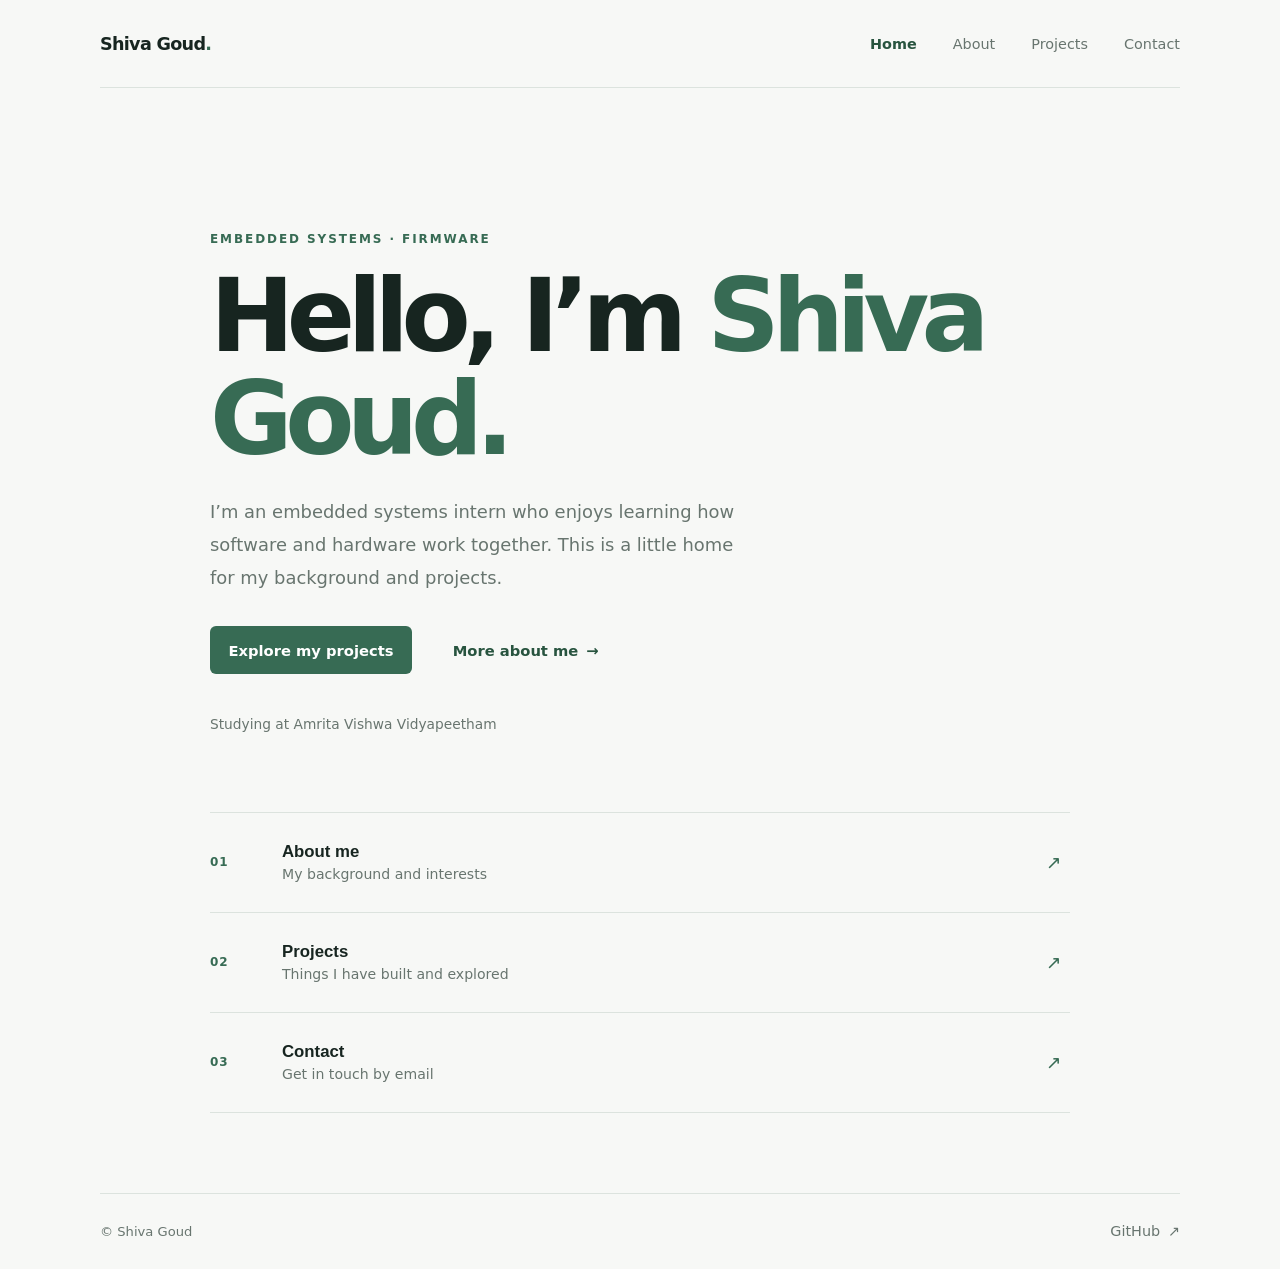
==== index.html @ dbd565c9 "Add files via upload" ====
<!doctype html>
<html lang="en">
<head>
  <meta charset="utf-8">
  <meta name="viewport" content="width=device-width, initial-scale=1">
  <meta name="description" content="The personal website of Shiva Goud, an embedded systems intern interested in embedded systems and firmware.">
  <title>Shiva Goud | Home</title>
  <link rel="stylesheet" href="assets/styles.css">
</head>
<body>
  <header class="site-header">
    <a class="brand" href="index.html" aria-label="Shiva Goud home">Shiva Goud<span>.</span></a>
    <nav aria-label="Main navigation">
      <a href="index.html" aria-current="page">Home</a>
      <a href="about.html">About</a>
      <a href="projects.html">Projects</a>
      <a href="contact.html">Contact</a>
    </nav>
  </header>

  <main>
    <section class="hero">
      <p class="eyebrow">Embedded systems · Firmware</p>
      <h1>Hello, I’m <span>Shiva Goud.</span></h1>
      <p class="hero-copy">I’m an embedded systems intern who enjoys learning how software and hardware work together. This is a little home for my background and projects.</p>
      <div class="actions">
        <a class="button button-primary" href="projects.html">Explore my projects</a>
        <a class="button button-quiet" href="about.html">More about me <span aria-hidden="true">→</span></a>
      </div>
      <p class="location-note">Studying at Amrita Vishwa Vidyapeetham</p>
    </section>

    <section class="home-links" aria-label="Explore the website">
      <a class="link-card" href="about.html">
        <span class="card-number">01</span>
        <span><strong>About me</strong><small>My background and interests</small></span>
        <span class="card-arrow" aria-hidden="true">↗</span>
      </a>
      <a class="link-card" href="projects.html">
        <span class="card-number">02</span>
        <span><strong>Projects</strong><small>Things I have built and explored</small></span>
        <span class="card-arrow" aria-hidden="true">↗</span>
      </a>
      <a class="link-card" href="contact.html">
        <span class="card-number">03</span>
        <span><strong>Contact</strong><small>Get in touch by email</small></span>
        <span class="card-arrow" aria-hidden="true">↗</span>
      </a>
    </section>
  </main>

  <footer class="site-footer">
    <span>© Shiva Goud</span>
    <a href="https://github.com/shivaninja" target="_blank" rel="noopener noreferrer">GitHub <span aria-hidden="true">↗</span></a>
  </footer>
</body>
</html>
---- assets/styles.css ----
:root {
  color-scheme: light;
  --paper: #f7f8f6;
  --ink: #172520;
  --muted: #68756f;
  --line: #dce3de;
  --green: #376b54;
  --green-dark: #28543f;
  --soft-green: #e8efe9;
  font-family: system-ui, -apple-system, BlinkMacSystemFont, 'Segoe UI', sans-serif;
  font-synthesis: none;
  text-rendering: optimizeLegibility;
}

* { box-sizing: border-box; }

body {
  min-height: 100vh;
  margin: 0;
  display: flex;
  flex-direction: column;
  background: var(--paper);
  color: var(--ink);
}

a { color: inherit; }

.site-header, .site-footer {
  width: min(100% - 3rem, 1080px);
  margin-inline: auto;
  display: flex;
  align-items: center;
  justify-content: space-between;
}

.site-header {
  min-height: 88px;
  border-bottom: 1px solid var(--line);
}

.brand {
  color: var(--ink);
  font-family: system-ui, -apple-system, BlinkMacSystemFont, 'Segoe UI', sans-serif;
  font-size: 1.1rem;
  font-weight: 800;
  letter-spacing: -.04em;
  text-decoration: none;
}

.brand span { color: var(--green); }

nav { display: flex; gap: clamp(1rem, 3vw, 2.25rem); }

nav a, .site-footer a {
  color: var(--muted);
  font-size: .9rem;
  text-decoration: none;
  transition: color .18s ease;
}

nav a:hover, nav a[aria-current="page"], .site-footer a:hover { color: var(--green-dark); }
nav a[aria-current="page"] { font-weight: 700; }

main { flex: 1; }

.hero, .home-links, .page-main {
  width: min(100% - 3rem, 860px);
  margin-inline: auto;
}

.hero { padding: clamp(5.5rem, 13vw, 9rem) 0 5rem; }

.eyebrow {
  margin: 0 0 1.2rem;
  color: var(--green);
  font-size: .75rem;
  font-weight: 700;
  letter-spacing: .16em;
  text-transform: uppercase;
}

h1, h2, h3, p { margin-top: 0; }

h1 {
  max-width: 800px;
  margin-bottom: 1.5rem;
  font-family: system-ui, -apple-system, BlinkMacSystemFont, 'Segoe UI', sans-serif;
  font-size: clamp(3rem, 9vw, 6.3rem);
  font-weight: 600;
  letter-spacing: -.075em;
  line-height: 1.02;
}

h1 span { color: var(--green); }

.hero-copy, .page-copy {
  max-width: 600px;
  color: var(--muted);
  font-size: 1.12rem;
  line-height: 1.85;
}

.hero-copy { max-width: 550px; margin-bottom: 2rem; }
.actions { display: flex; flex-wrap: wrap; align-items: center; gap: .9rem 1.4rem; }

.button {
  min-height: 48px;
  padding: .8rem 1.15rem;
  display: inline-flex;
  align-items: center;
  justify-content: center;
  border-radius: 6px;
  font-size: .92rem;
  font-weight: 600;
  text-decoration: none;
  transition: background .18s ease, color .18s ease, transform .18s ease;
}

.button:hover { transform: translateY(-2px); }
.button-primary { background: var(--green); color: white; }
.button-primary:hover { background: var(--green-dark); }
.button-quiet { color: var(--green-dark); }
.button-quiet:hover { background: var(--soft-green); }
.button-quiet span { margin-left: .5rem; }

.location-note { margin: 2.6rem 0 0; color: var(--muted); font-size: .86rem; }
.home-links { margin-bottom: 5rem; border-top: 1px solid var(--line); }

.link-card {
  min-height: 100px;
  display: grid;
  grid-template-columns: 56px 1fr 24px;
  align-items: center;
  gap: 1rem;
  border-bottom: 1px solid var(--line);
  text-decoration: none;
  transition: padding .2s ease, background .2s ease;
}

.link-card:hover { padding-inline: .75rem; background: var(--soft-green); }
.card-number { color: var(--green); font-size: .75rem; font-weight: 700; letter-spacing: .08em; }
.link-card strong, .feature-link strong { display: block; font-family: 'Manrope', sans-serif; font-size: 1.05rem; }
.link-card small, .feature-link small { display: block; margin-top: .25rem; color: var(--muted); font-size: .88rem; }
.card-arrow { color: var(--green); font-size: 1.15rem; }

.page-main { max-width: 760px; padding: clamp(4rem, 10vw, 7rem) 0 6rem; }
.page-main h1 { margin-bottom: 2rem; font-size: clamp(3rem, 8vw, 5rem); }
.page-copy { max-width: 650px; }
.page-copy .lead { color: var(--ink); font-family: system-ui, -apple-system, BlinkMacSystemFont, 'Segoe UI', sans-serif; font-size: 1.35rem; font-weight: 600; line-height: 1.5; }
.page-copy p:last-child { margin-bottom: 0; }

.detail-block { margin-top: 3rem; padding-top: 1.5rem; border-top: 1px solid var(--line); }
.detail-block h2 { margin-bottom: 1.2rem; font-family: system-ui, -apple-system, BlinkMacSystemFont, 'Segoe UI', sans-serif; font-size: 1.05rem; }
.detail-list { margin: 0; padding: 0; list-style: none; }
.detail-list li { display: flex; justify-content: space-between; gap: 1rem; padding: .9rem 0; border-top: 1px solid var(--line); font-size: .92rem; }
.detail-list li span { color: var(--muted); }
.detail-list li strong { text-align: right; font-weight: 600; }

.source-note { margin-top: 2.5rem; color: var(--muted); font-size: .9rem; }
.source-note a { color: var(--green-dark); font-weight: 600; text-decoration-thickness: 1px; text-underline-offset: 3px; }
.feature-link {
  max-width: 600px;
  min-height: 104px;
  margin-top: 2rem;
  padding: 1.2rem 1.4rem;
  display: grid;
  grid-template-columns: 42px 1fr 24px;
  align-items: center;
  gap: 1rem;
  border: 1px solid var(--line);
  border-radius: 8px;
  background: white;
  text-decoration: none;
  transition: border-color .2s ease, transform .2s ease;
}

.feature-link:hover { transform: translateY(-2px); border-color: var(--green); }
.feature-icon { width: 40px; height: 40px; display: grid; place-items: center; border-radius: 50%; background: var(--soft-green); color: var(--green-dark); font-size: 1.3rem; }
.contact-main { padding-top: clamp(5rem, 14vw, 10rem); }
.email-link { display: inline-block; margin-top: 2rem; color: var(--green-dark); font-family: system-ui, -apple-system, BlinkMacSystemFont, 'Segoe UI', sans-serif; font-size: clamp(1.1rem, 4vw, 1.6rem); font-weight: 700; text-decoration-thickness: 1px; text-underline-offset: 6px; overflow-wrap: anywhere; }
.email-link span { margin-left: .35rem; font-size: .9em; }

.site-footer { min-height: 76px; border-top: 1px solid var(--line); color: var(--muted); font-size: .82rem; }
.site-footer a span { margin-left: .2rem; }

a:focus-visible { outline: 3px solid #83a994; outline-offset: 4px; border-radius: 3px; }

@media (max-width: 600px) {
  .site-header, .site-footer { width: min(100% - 2rem, 1080px); }
  .site-header { min-height: 78px; align-items: flex-start; flex-direction: column; justify-content: center; gap: .8rem; padding: .8rem 0; }
  nav { width: 100%; justify-content: space-between; gap: .5rem; }
  nav a { font-size: .82rem; }
  .hero, .home-links, .page-main { width: min(100% - 2rem, 860px); }
  .hero { padding: 5rem 0 4rem; }
  .link-card { grid-template-columns: 36px 1fr 20px; gap: .7rem; }
  .detail-list li { flex-direction: column; gap: .3rem; }
  .detail-list li strong { text-align: left; }
}

@media (prefers-reduced-motion: reduce) {
  *, *::before, *::after { scroll-behavior: auto !important; transition-duration: .01ms !important; }
}
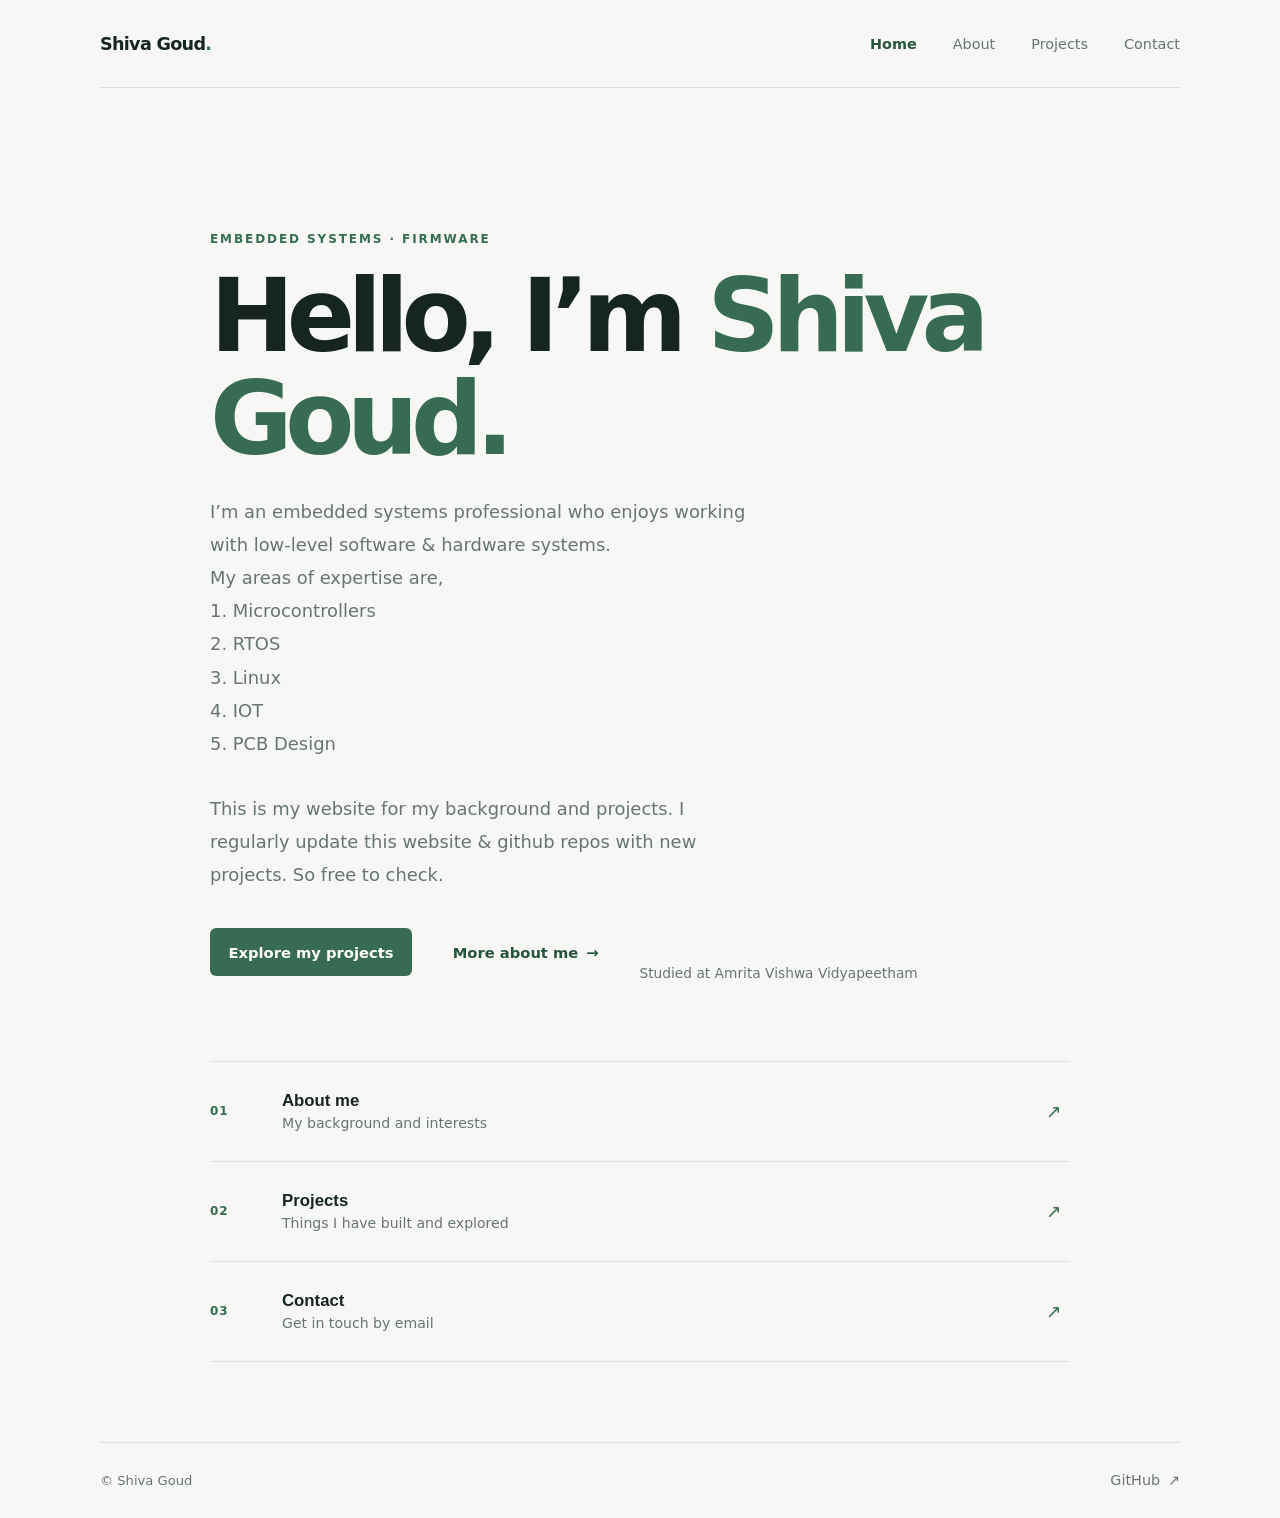
==== commit 01c9f965: "Update index.html" ====
--- a/index.html
+++ b/index.html
@@ -22,12 +22,21 @@
     <section class="hero">
       <p class="eyebrow">Embedded systems · Firmware</p>
       <h1>Hello, I’m <span>Shiva Goud.</span></h1>
-      <p class="hero-copy">I’m an embedded systems intern who enjoys learning how software and hardware work together. This is a little home for my background and projects.</p>
+      <p class="hero-copy">I’m an embedded systems professional who enjoys working with low-level software & hardware systems. 
+        <br> My areas of expertise are,
+
+<br> 1. Microcontrollers
+<br> 2. RTOS
+<br> 3. Linux
+<br> 4. IOT
+<br>5. PCB Design<br></p>
+      <p class="hero-copy">This is my website for my background and projects. I regularly update this website & github repos with new projects. So free to check.  </p>
+      <div class="actions">
       <div class="actions">
         <a class="button button-primary" href="projects.html">Explore my projects</a>
         <a class="button button-quiet" href="about.html">More about me <span aria-hidden="true">→</span></a>
       </div>
-      <p class="location-note">Studying at Amrita Vishwa Vidyapeetham</p>
+      <p class="location-note">Studied at Amrita Vishwa Vidyapeetham</p>
     </section>
 
     <section class="home-links" aria-label="Explore the website">
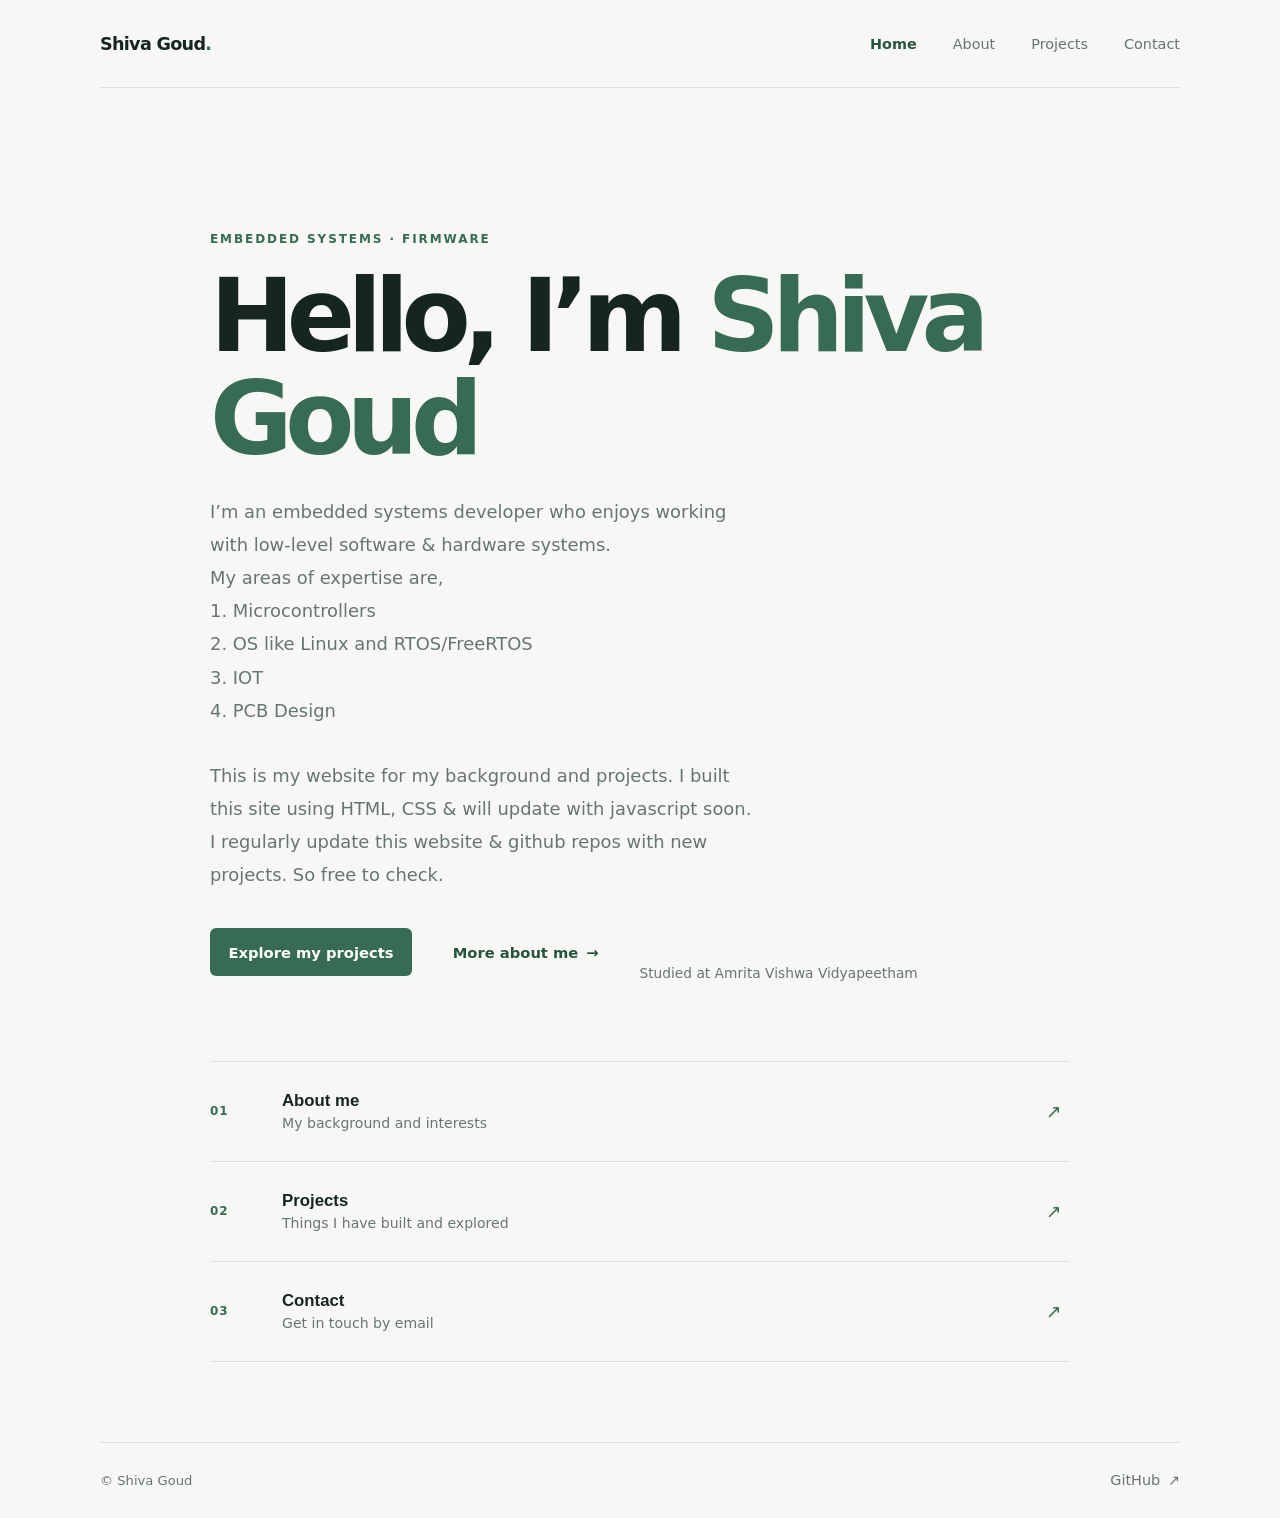
==== commit 3d9deb0d: "Update index.html" ====
--- a/index.html
+++ b/index.html
@@ -3,7 +3,7 @@
 <head>
   <meta charset="utf-8">
   <meta name="viewport" content="width=device-width, initial-scale=1">
-  <meta name="description" content="The personal website of Shiva Goud, an embedded systems intern interested in embedded systems and firmware.">
+  <meta name="description" content="The personal website of Shivan Goud, an embedded systems developer interested in embedded systems and firmware.">
   <title>Shiva Goud | Home</title>
   <link rel="stylesheet" href="assets/styles.css">
 </head>
@@ -21,16 +21,15 @@
   <main>
     <section class="hero">
       <p class="eyebrow">Embedded systems · Firmware</p>
-      <h1>Hello, I’m <span>Shiva Goud.</span></h1>
-      <p class="hero-copy">I’m an embedded systems professional who enjoys working with low-level software & hardware systems. 
+      <h1>Hello, I’m <span>Shiva Goud </span></h1>
+      <p class="hero-copy">I’m an embedded systems developer who enjoys working with low-level software & hardware systems. 
         <br> My areas of expertise are,
 
 <br> 1. Microcontrollers
-<br> 2. RTOS
-<br> 3. Linux
-<br> 4. IOT
-<br>5. PCB Design<br></p>
-      <p class="hero-copy">This is my website for my background and projects. I regularly update this website & github repos with new projects. So free to check.  </p>
+<br> 2. OS like Linux and RTOS/FreeRTOS
+<br> 3. IOT
+<br> 4. PCB Design<br></p>
+      <p class="hero-copy">This is my website for my background and projects. I built this site using HTML, CSS & will update with javascript soon. I regularly update this website & github repos with new projects. So free to check.  </p>
       <div class="actions">
       <div class="actions">
         <a class="button button-primary" href="projects.html">Explore my projects</a>
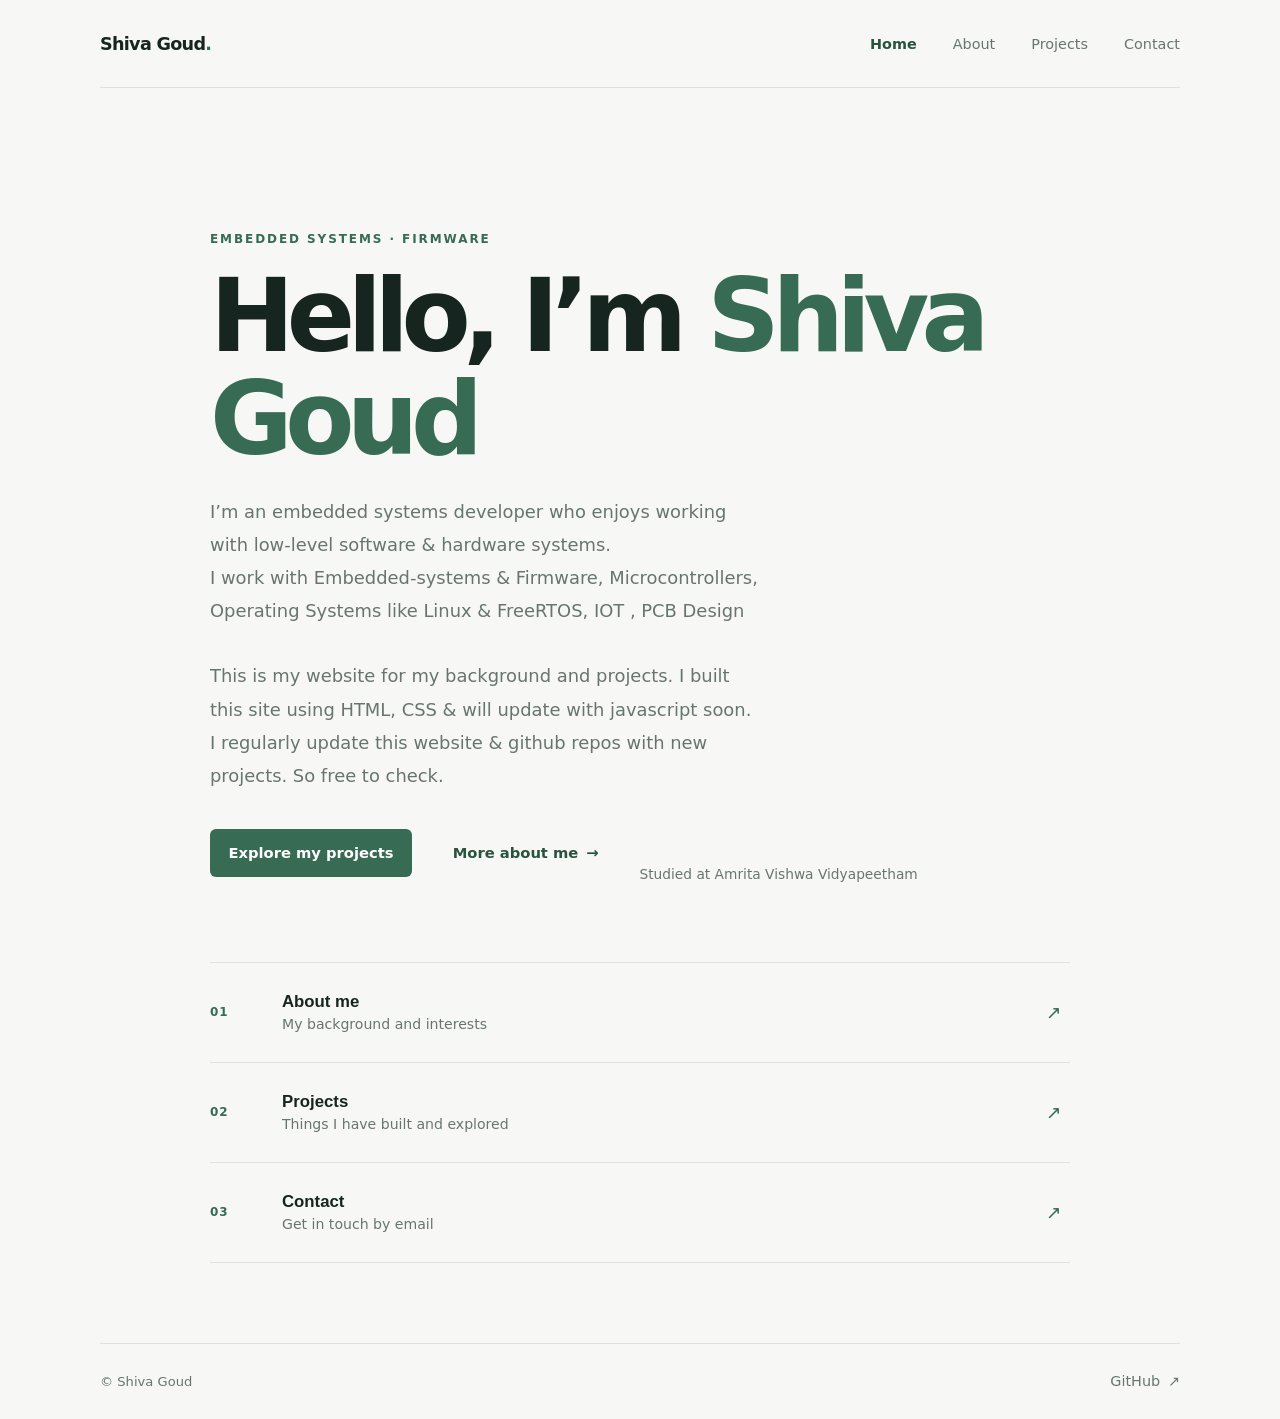
==== commit 3a013b73: "Update index.html" ====
--- a/index.html
+++ b/index.html
@@ -23,12 +23,9 @@
       <p class="eyebrow">Embedded systems · Firmware</p>
       <h1>Hello, I’m <span>Shiva Goud </span></h1>
       <p class="hero-copy">I’m an embedded systems developer who enjoys working with low-level software & hardware systems. 
-        <br> My areas of expertise are,
+        <br> I work with Embedded-systems & Firmware, Microcontrollers, Operating Systems like Linux & FreeRTOS, IOT , PCB Design<br>
 
-<br> 1. Microcontrollers
-<br> 2. OS like Linux and RTOS/FreeRTOS
-<br> 3. IOT
-<br> 4. PCB Design<br></p>
+
       <p class="hero-copy">This is my website for my background and projects. I built this site using HTML, CSS & will update with javascript soon. I regularly update this website & github repos with new projects. So free to check.  </p>
       <div class="actions">
       <div class="actions">
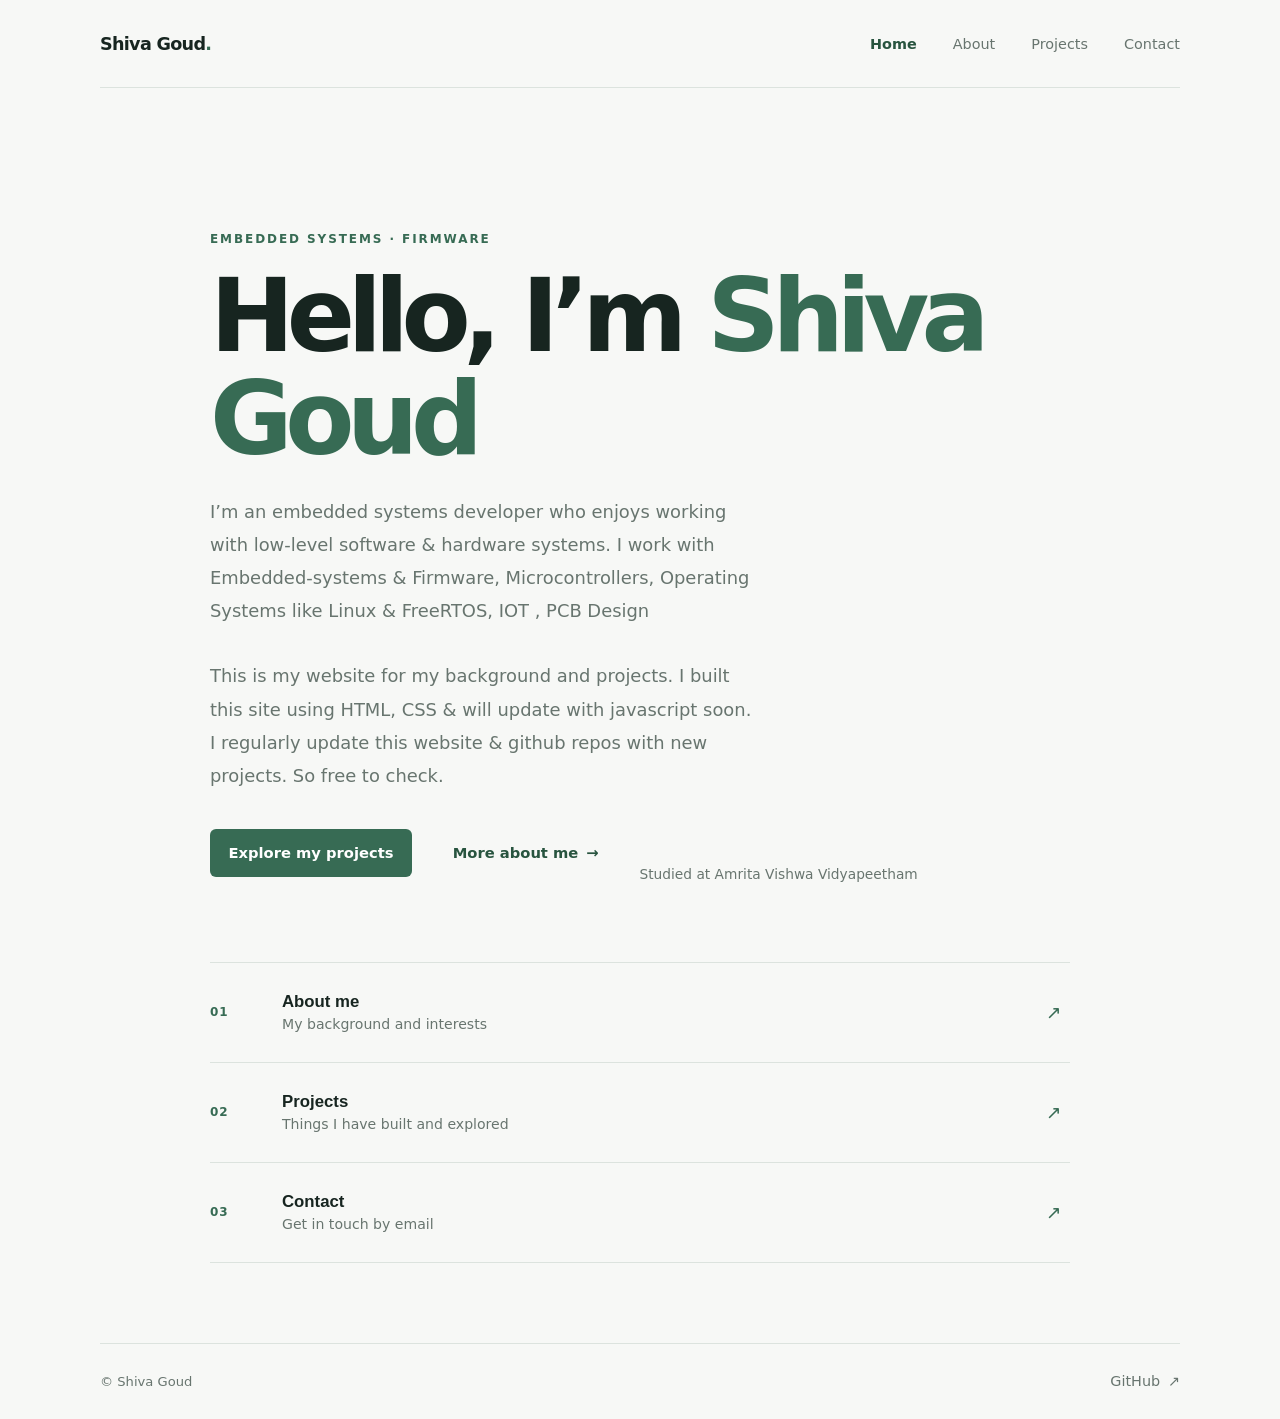
==== commit 23518424: "Update index.html" ====
--- a/index.html
+++ b/index.html
@@ -22,8 +22,7 @@
     <section class="hero">
       <p class="eyebrow">Embedded systems · Firmware</p>
       <h1>Hello, I’m <span>Shiva Goud </span></h1>
-      <p class="hero-copy">I’m an embedded systems developer who enjoys working with low-level software & hardware systems. 
-        <br> I work with Embedded-systems & Firmware, Microcontrollers, Operating Systems like Linux & FreeRTOS, IOT , PCB Design<br>
+      <p class="hero-copy">I’m an embedded systems developer who enjoys working with low-level software & hardware systems. I work with Embedded-systems & Firmware, Microcontrollers, Operating Systems like Linux & FreeRTOS, IOT , PCB Design<br>
 
 
       <p class="hero-copy">This is my website for my background and projects. I built this site using HTML, CSS & will update with javascript soon. I regularly update this website & github repos with new projects. So free to check.  </p>
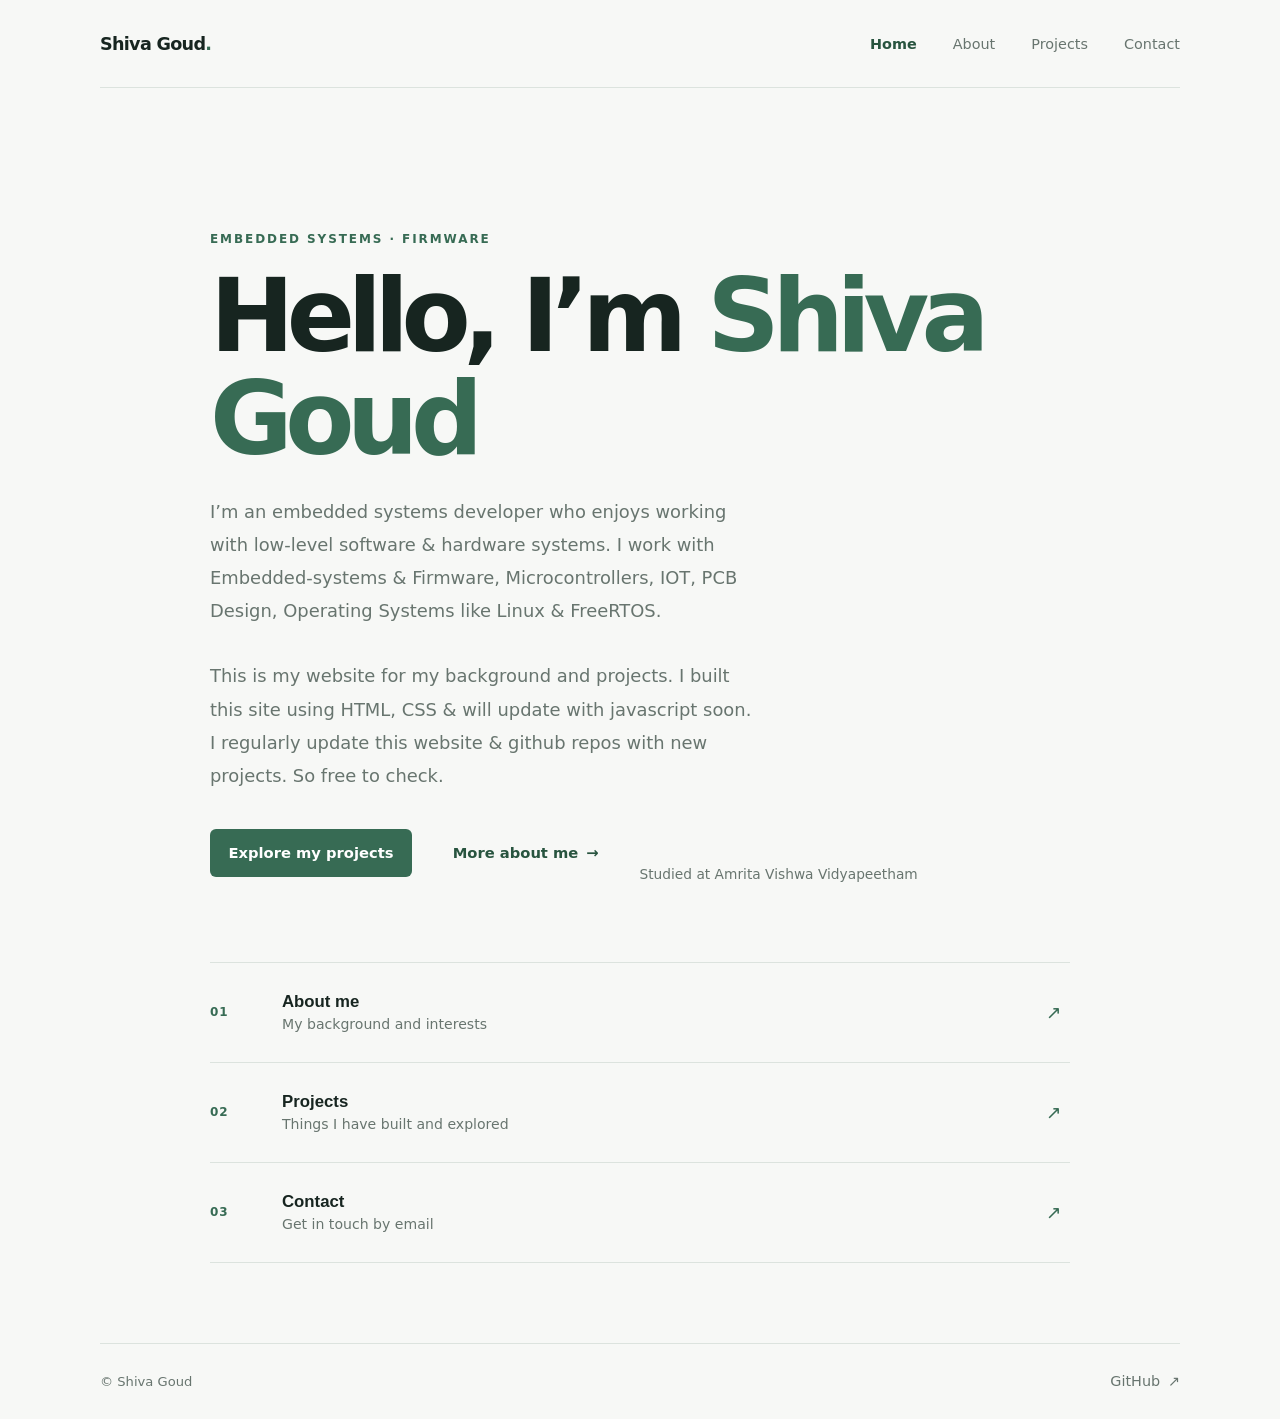
==== commit dc43cba7: "Update index.html" ====
--- a/index.html
+++ b/index.html
@@ -22,7 +22,7 @@
     <section class="hero">
       <p class="eyebrow">Embedded systems · Firmware</p>
       <h1>Hello, I’m <span>Shiva Goud </span></h1>
-      <p class="hero-copy">I’m an embedded systems developer who enjoys working with low-level software & hardware systems. I work with Embedded-systems & Firmware, Microcontrollers, Operating Systems like Linux & FreeRTOS, IOT , PCB Design<br>
+      <p class="hero-copy">I’m an embedded systems developer who enjoys working with low-level software & hardware systems. I work with Embedded-systems & Firmware, Microcontrollers, IOT, PCB Design, Operating Systems like Linux & FreeRTOS.<br>
 
 
       <p class="hero-copy">This is my website for my background and projects. I built this site using HTML, CSS & will update with javascript soon. I regularly update this website & github repos with new projects. So free to check.  </p>
